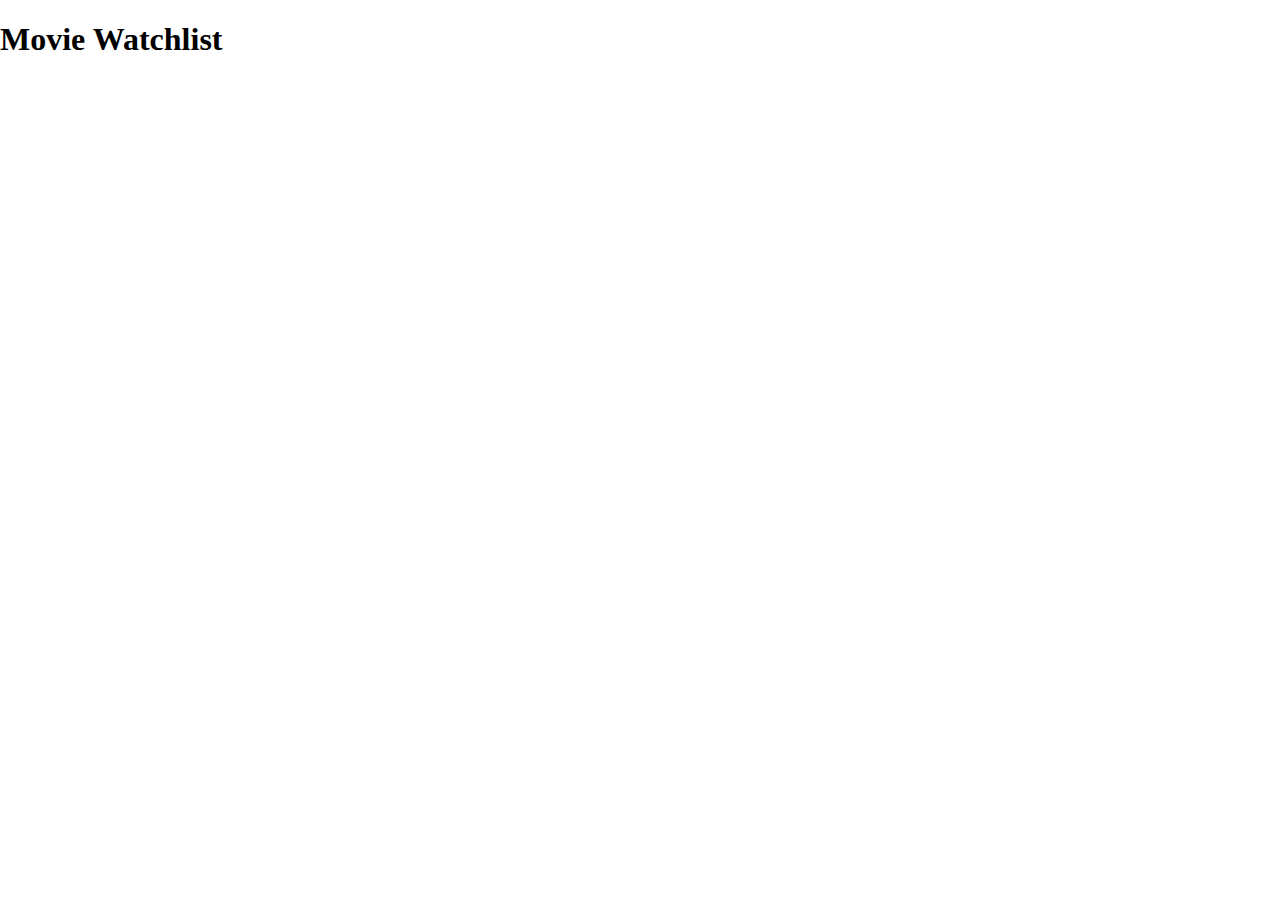
==== index.html @ f1974b0d "Initial commit" ====
<!DOCTYPE html>
<html lang="en">
  <head>
    <meta charset="UTF-8" />
    <meta http-equiv="X-UA-Compatible" content="IE=edge" />
    <meta name="viewport" content="width=device-width, initial-scale=1.0" />
    <link rel="stylesheet" href="normalize.css" />
    <link rel="stylesheet" href="main.css" />
    <script src="app.js" defer></script>
    <title>Movie Watchlist</title>
  </head>
  <body>
    <h1>Movie Watchlist</h1>
  </body>
</html>
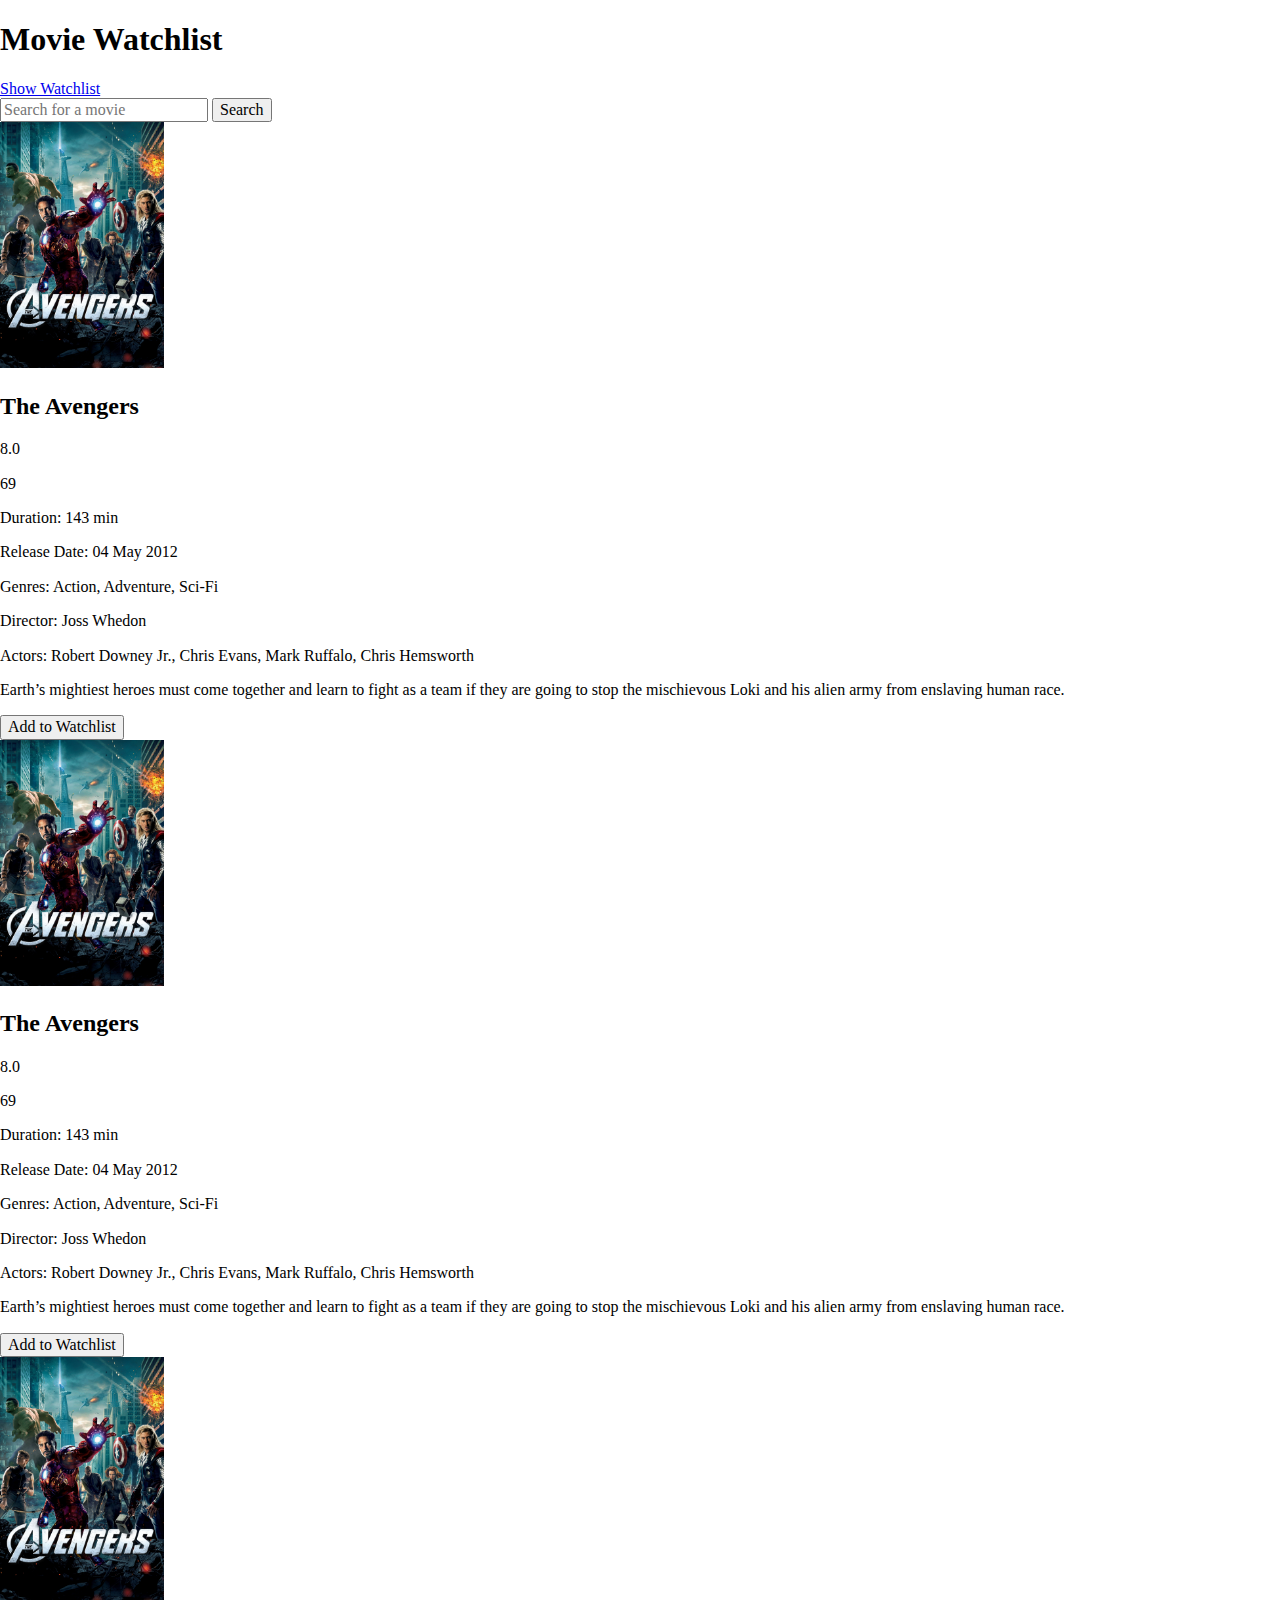
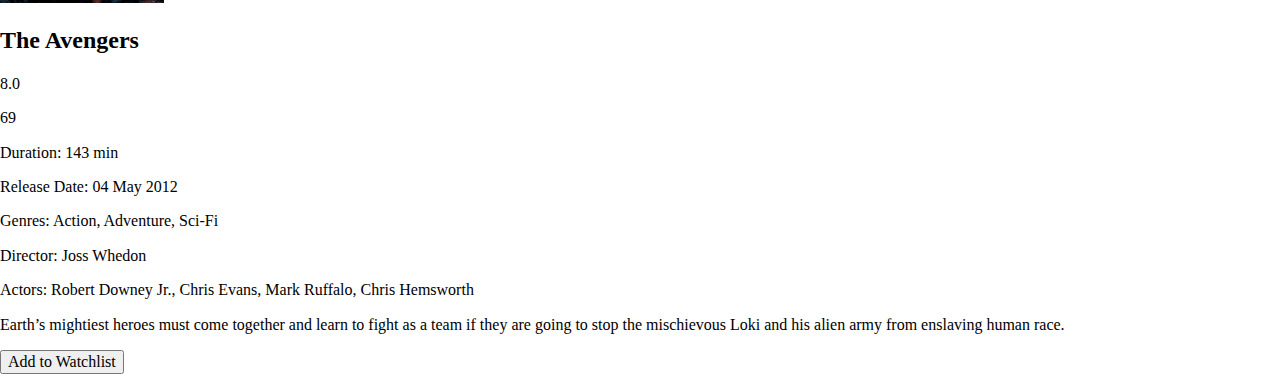
==== commit 7737d0fa: "Create document structure with dummy content" ====
--- a/index.html
+++ b/index.html
@@ -10,6 +10,120 @@
     <title>Movie Watchlist</title>
   </head>
   <body>
-    <h1>Movie Watchlist</h1>
+    <header class="header">
+      <h1 class="header__title">Movie Watchlist</h1>
+      <a href="watchlist.html" class="header__link">Show Watchlist</a>
+    </header>
+
+    <form class="form">
+      <input
+        type="search"
+        name="movie-name"
+        id="movie-name"
+        placeholder="Search for a movie"
+      />
+      <button>Search</button>
+    </form>
+
+    <main id="movie-list" class="movie-list">
+      <article class="movie">
+        <img src="sample-poster.jpg" alt="" class="movie__poster" width="164" />
+        <h2 class="movie__title">The Avengers</h2>
+        <p class="movie__imdb-score">8.0</p>
+        <p class="movie__metascore">69</p>
+        <p class="movie__duration">
+          <span>Duration:</span>
+          143 min
+        </p>
+        <p class="movie__release-date">
+          <span>Release Date:</span>
+          04 May 2012
+        </p>
+        <p class="movie__genres">
+          <span>Genres:</span>
+          Action, Adventure, Sci-Fi
+        </p>
+        <p class="movie__director">
+          <span>Director:</span>
+          Joss Whedon
+        </p>
+        <p class="actors">
+          <span>Actors:</span>
+          Robert Downey Jr., Chris Evans, Mark Ruffalo, Chris Hemsworth
+        </p>
+        <p class="plot">
+          Earth’s mightiest heroes must come together and learn to fight as a
+          team if they are going to stop the mischievous Loki and his alien army
+          from enslaving human race.
+        </p>
+        <button class="movie__button">Add to Watchlist</button>
+      </article>
+
+      <article class="movie">
+        <img src="sample-poster.jpg" alt="" class="movie__poster" width="164" />
+        <h2 class="movie__title">The Avengers</h2>
+        <p class="movie__imdb-score">8.0</p>
+        <p class="movie__metascore">69</p>
+        <p class="movie__duration">
+          <span>Duration:</span>
+          143 min
+        </p>
+        <p class="movie__release-date">
+          <span>Release Date:</span>
+          04 May 2012
+        </p>
+        <p class="movie__genres">
+          <span>Genres:</span>
+          Action, Adventure, Sci-Fi
+        </p>
+        <p class="movie__director">
+          <span>Director:</span>
+          Joss Whedon
+        </p>
+        <p class="actors">
+          <span>Actors:</span>
+          Robert Downey Jr., Chris Evans, Mark Ruffalo, Chris Hemsworth
+        </p>
+        <p class="plot">
+          Earth’s mightiest heroes must come together and learn to fight as a
+          team if they are going to stop the mischievous Loki and his alien army
+          from enslaving human race.
+        </p>
+        <button class="movie__button">Add to Watchlist</button>
+      </article>
+
+      <article class="movie">
+        <img src="sample-poster.jpg" alt="" class="movie__poster" width="164" />
+        <h2 class="movie__title">The Avengers</h2>
+        <p class="movie__imdb-score">8.0</p>
+        <p class="movie__metascore">69</p>
+        <p class="movie__duration">
+          <span>Duration:</span>
+          143 min
+        </p>
+        <p class="movie__release-date">
+          <span>Release Date:</span>
+          04 May 2012
+        </p>
+        <p class="movie__genres">
+          <span>Genres:</span>
+          Action, Adventure, Sci-Fi
+        </p>
+        <p class="movie__director">
+          <span>Director:</span>
+          Joss Whedon
+        </p>
+        <p class="actors">
+          <span>Actors:</span>
+          Robert Downey Jr., Chris Evans, Mark Ruffalo, Chris Hemsworth
+        </p>
+        <p class="plot">
+          Earth’s mightiest heroes must come together and learn to fight as a
+          team if they are going to stop the mischievous Loki and his alien army
+          from enslaving human race.
+        </p>
+        <button class="movie__button">Add to Watchlist</button>
+      </article>
+    </main>
   </body>
 </html>
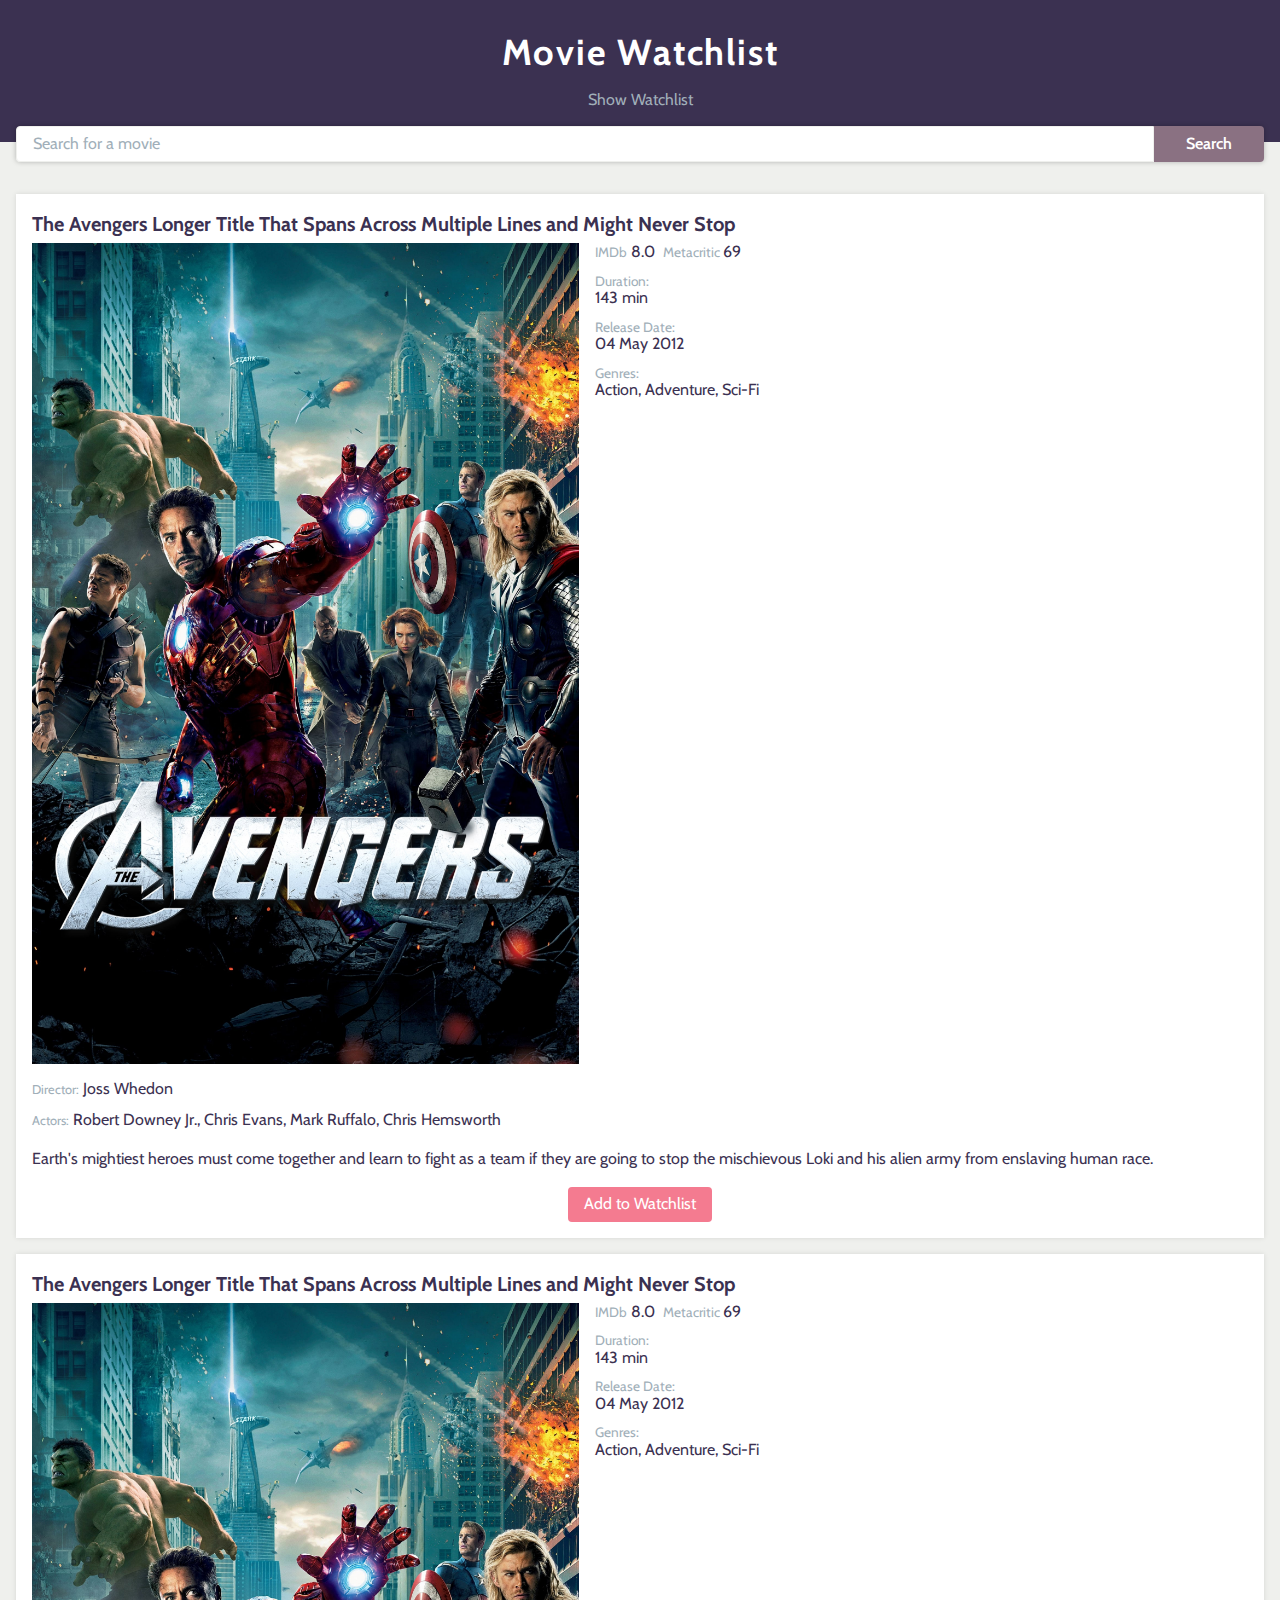
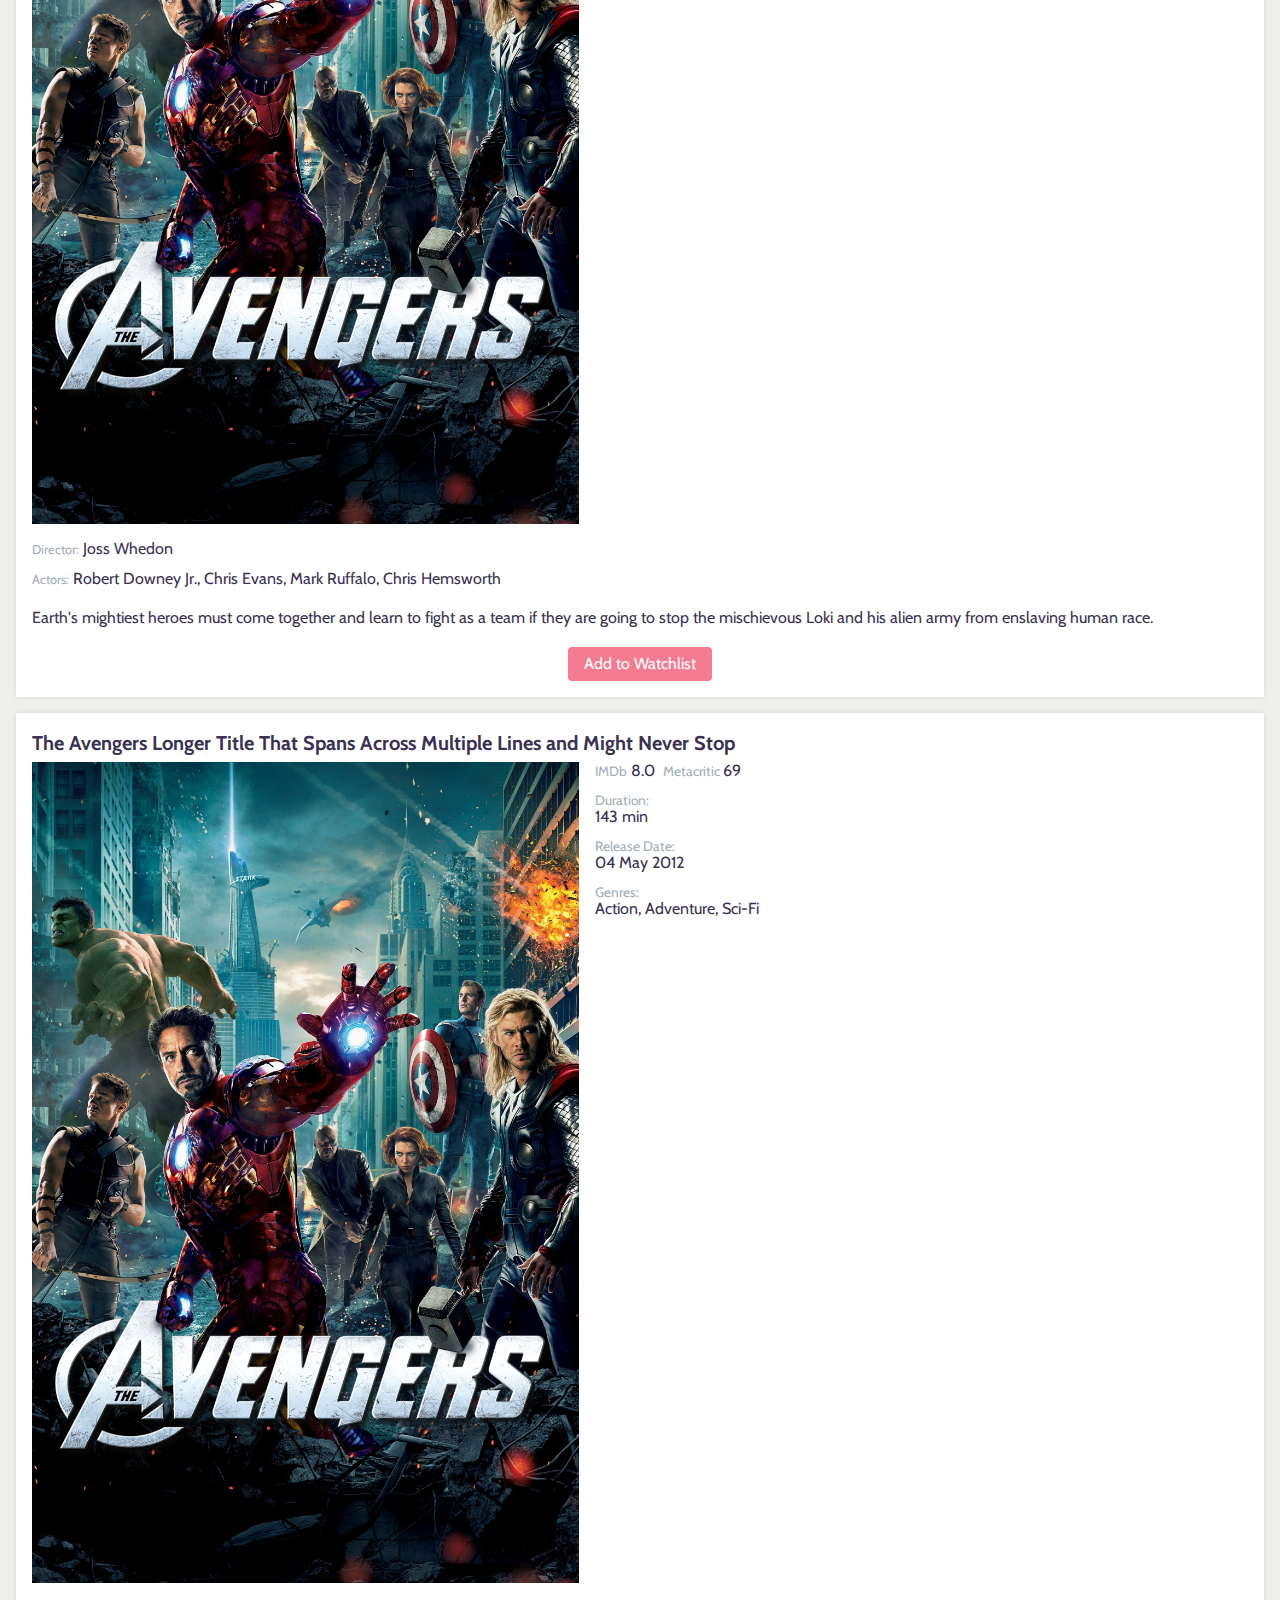
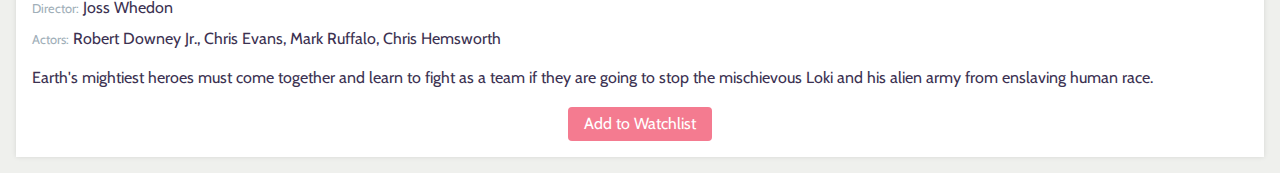
==== commit 69de5196: "Add basic document styles" ====
--- a/index.html
+++ b/index.html
@@ -4,6 +4,12 @@
     <meta charset="UTF-8" />
     <meta http-equiv="X-UA-Compatible" content="IE=edge" />
     <meta name="viewport" content="width=device-width, initial-scale=1.0" />
+    <link rel="preconnect" href="https://fonts.googleapis.com" />
+    <link rel="preconnect" href="https://fonts.gstatic.com" crossorigin />
+    <link
+      href="https://fonts.googleapis.com/css2?family=Cabin:wght@400;600;700&display=swap"
+      rel="stylesheet"
+    />
     <link rel="stylesheet" href="normalize.css" />
     <link rel="stylesheet" href="main.css" />
     <script src="app.js" defer></script>
@@ -17,42 +23,57 @@
 
     <form class="form">
       <input
+        class="form__input"
         type="search"
         name="movie-name"
         id="movie-name"
         placeholder="Search for a movie"
       />
-      <button>Search</button>
+      <button class="form__button">Search</button>
     </form>
 
     <main id="movie-list" class="movie-list">
       <article class="movie">
-        <img src="sample-poster.jpg" alt="" class="movie__poster" width="164" />
-        <h2 class="movie__title">The Avengers</h2>
-        <p class="movie__imdb-score">8.0</p>
-        <p class="movie__metascore">69</p>
-        <p class="movie__duration">
-          <span>Duration:</span>
-          143 min
-        </p>
-        <p class="movie__release-date">
-          <span>Release Date:</span>
-          04 May 2012
-        </p>
-        <p class="movie__genres">
-          <span>Genres:</span>
-          Action, Adventure, Sci-Fi
-        </p>
+        <h2 class="movie__title">
+          The Avengers Longer Title That Spans Across Multiple Lines and Might
+          Never Stop
+        </h2>
+        <div class="movie__header">
+          <img
+            src="sample-poster.jpg"
+            alt=""
+            class="movie__poster"
+            width="164"
+          />
+          <div class="movie__meta">
+            <div class="movie__scores">
+              <p class="movie__imdb-score">8.0</p>
+              <p class="movie__metascore">69</p>
+            </div>
+            <p class="movie__duration">
+              <span>Duration:</span>
+              143 min
+            </p>
+            <p class="movie__release-date">
+              <span>Release Date:</span>
+              04 May 2012
+            </p>
+            <p class="movie__genres">
+              <span>Genres:</span>
+              Action, Adventure, Sci-Fi
+            </p>
+          </div>
+        </div>
         <p class="movie__director">
           <span>Director:</span>
           Joss Whedon
         </p>
-        <p class="actors">
+        <p class="movie__actors">
           <span>Actors:</span>
           Robert Downey Jr., Chris Evans, Mark Ruffalo, Chris Hemsworth
         </p>
-        <p class="plot">
-          Earth’s mightiest heroes must come together and learn to fight as a
+        <p class="movie__plot">
+          Earth's mightiest heroes must come together and learn to fight as a
           team if they are going to stop the mischievous Loki and his alien army
           from enslaving human race.
         </p>
@@ -60,32 +81,46 @@
       </article>
 
       <article class="movie">
-        <img src="sample-poster.jpg" alt="" class="movie__poster" width="164" />
-        <h2 class="movie__title">The Avengers</h2>
-        <p class="movie__imdb-score">8.0</p>
-        <p class="movie__metascore">69</p>
-        <p class="movie__duration">
-          <span>Duration:</span>
-          143 min
-        </p>
-        <p class="movie__release-date">
-          <span>Release Date:</span>
-          04 May 2012
-        </p>
-        <p class="movie__genres">
-          <span>Genres:</span>
-          Action, Adventure, Sci-Fi
-        </p>
+        <h2 class="movie__title">
+          The Avengers Longer Title That Spans Across Multiple Lines and Might
+          Never Stop
+        </h2>
+        <div class="movie__header">
+          <img
+            src="sample-poster.jpg"
+            alt=""
+            class="movie__poster"
+            width="164"
+          />
+          <div class="movie__meta">
+            <div class="movie__scores">
+              <p class="movie__imdb-score">8.0</p>
+              <p class="movie__metascore">69</p>
+            </div>
+            <p class="movie__duration">
+              <span>Duration:</span>
+              143 min
+            </p>
+            <p class="movie__release-date">
+              <span>Release Date:</span>
+              04 May 2012
+            </p>
+            <p class="movie__genres">
+              <span>Genres:</span>
+              Action, Adventure, Sci-Fi
+            </p>
+          </div>
+        </div>
         <p class="movie__director">
           <span>Director:</span>
           Joss Whedon
         </p>
-        <p class="actors">
+        <p class="movie__actors">
           <span>Actors:</span>
           Robert Downey Jr., Chris Evans, Mark Ruffalo, Chris Hemsworth
         </p>
-        <p class="plot">
-          Earth’s mightiest heroes must come together and learn to fight as a
+        <p class="movie__plot">
+          Earth's mightiest heroes must come together and learn to fight as a
           team if they are going to stop the mischievous Loki and his alien army
           from enslaving human race.
         </p>
@@ -93,32 +128,46 @@
       </article>
 
       <article class="movie">
-        <img src="sample-poster.jpg" alt="" class="movie__poster" width="164" />
-        <h2 class="movie__title">The Avengers</h2>
-        <p class="movie__imdb-score">8.0</p>
-        <p class="movie__metascore">69</p>
-        <p class="movie__duration">
-          <span>Duration:</span>
-          143 min
-        </p>
-        <p class="movie__release-date">
-          <span>Release Date:</span>
-          04 May 2012
-        </p>
-        <p class="movie__genres">
-          <span>Genres:</span>
-          Action, Adventure, Sci-Fi
-        </p>
+        <h2 class="movie__title">
+          The Avengers Longer Title That Spans Across Multiple Lines and Might
+          Never Stop
+        </h2>
+        <div class="movie__header">
+          <img
+            src="sample-poster.jpg"
+            alt=""
+            class="movie__poster"
+            width="164"
+          />
+          <div class="movie__meta">
+            <div class="movie__scores">
+              <p class="movie__imdb-score">8.0</p>
+              <p class="movie__metascore">69</p>
+            </div>
+            <p class="movie__duration">
+              <span>Duration:</span>
+              143 min
+            </p>
+            <p class="movie__release-date">
+              <span>Release Date:</span>
+              04 May 2012
+            </p>
+            <p class="movie__genres">
+              <span>Genres:</span>
+              Action, Adventure, Sci-Fi
+            </p>
+          </div>
+        </div>
         <p class="movie__director">
           <span>Director:</span>
           Joss Whedon
         </p>
-        <p class="actors">
+        <p class="movie__actors">
           <span>Actors:</span>
           Robert Downey Jr., Chris Evans, Mark Ruffalo, Chris Hemsworth
         </p>
-        <p class="plot">
-          Earth’s mightiest heroes must come together and learn to fight as a
+        <p class="movie__plot">
+          Earth's mightiest heroes must come together and learn to fight as a
           team if they are going to stop the mischievous Loki and his alien army
           from enslaving human race.
         </p>
--- a/main.css
+++ b/main.css
@@ -0,0 +1,191 @@
+:root {
+  --dark-accent: #8a7182;
+  --dark-shade: #3b3151;
+  --light-accent: #a1afb9;
+  --light-shade: #eff0ed;
+  --main-color: #f47b90;
+}
+
+:root {
+  box-sizing: border-box;
+}
+
+*,
+::before,
+::after {
+  box-sizing: inherit;
+}
+
+body {
+  background-color: var(--light-shade);
+  color: var(--dark-shade);
+  font-family: 'Cabin', sans-serif;
+}
+
+.header {
+  background-color: var(--dark-shade);
+  padding: 2em 1em;
+}
+
+.header__title {
+  color: #fff;
+  font-size: 2.25rem;
+  font-weight: 700;
+  letter-spacing: 0.05em;
+  margin: 0 0 0.5em;
+  text-align: center;
+}
+
+.header__link {
+  color: var(--light-accent);
+  display: block;
+  text-align: center;
+  text-decoration: none;
+}
+
+.header__link:hover {
+  color: var(--light-shade);
+  text-decoration: underline;
+}
+
+.form {
+  border-radius: 0.25em;
+  box-shadow: 0 0 5px rgba(0, 0, 0, 0.25);
+  display: flex;
+  margin: -1em 1em 2em;
+}
+
+.form__input {
+  border-radius: 0.25em 0 0 0.25em;
+  border: 1px solid var(--light-shade);
+  color: var(--dark-shade);
+  padding: 0.5em 1em;
+  width: 100%;
+}
+
+.form__input::placeholder {
+  color: var(--light-accent);
+}
+
+.form__button {
+  background-color: var(--dark-accent);
+  border-radius: 0 0.25em 0.25em 0;
+  border: none;
+  color: #fff;
+  font-weight: 600;
+  padding: 0.5em 2em;
+}
+
+.form__button:hover {
+  background-color: var(--main-color);
+}
+
+.movie-list {
+  display: flex;
+  flex-direction: column;
+  gap: 1em;
+  margin-bottom: 1em;
+  padding: 0 1em;
+}
+
+.movie {
+  background-color: #fff;
+  box-shadow: 0 0 5px rgba(0, 0, 0, 0.1);
+  padding: 1em;
+}
+
+.movie__title {
+  font-size: 1.25rem;
+  line-height: 1.4;
+  margin: 0 0 0.25em;
+}
+
+.movie__header {
+  display: flex;
+  gap: 1em;
+  margin-bottom: 1em;
+}
+
+.movie__poster {
+  align-self: start;
+  width: 45%;
+}
+
+.movie__meta {
+  display: flex;
+  flex-direction: column;
+  gap: 0.75em;
+}
+
+.movie__scores {
+  align-items: center;
+  display: flex;
+  flex-direction: row;
+  gap: 0.5em;
+}
+
+.movie__imdb-score,
+.movie__metascore {
+  margin: 0;
+}
+
+.movie__imdb-score::before,
+.movie__metascore::before {
+  color: var(--light-accent);
+  font-size: 0.85rem;
+  margin-right: 0.25em;
+}
+
+.movie__imdb-score::before {
+  content: 'IMDb';
+}
+
+.movie__metascore::before {
+  content: 'Metacritic';
+}
+
+.movie__duration,
+.movie__release-date,
+.movie__genres {
+  margin: 0;
+}
+
+.movie__duration span,
+.movie__release-date span,
+.movie__genres span {
+  color: var(--light-accent);
+  display: block;
+  font-size: 0.85em;
+}
+
+.movie__director,
+.movie__actors {
+  margin: 0.75em 0;
+}
+
+.movie__director span,
+.movie__actors span {
+  color: var(--light-accent);
+  font-size: 0.8em;
+  line-height: 1.4;
+}
+
+.movie__plot {
+  line-height: 1.6;
+}
+
+.movie__button {
+  background-color: var(--main-color);
+  border-radius: 0.25em;
+  border: none;
+  color: #fff;
+  cursor: pointer;
+  display: block;
+  margin: auto;
+  padding: 0.5em 1em;
+  text-align: center;
+}
+
+.movie__button:hover {
+  background-color: var(--dark-accent);
+}
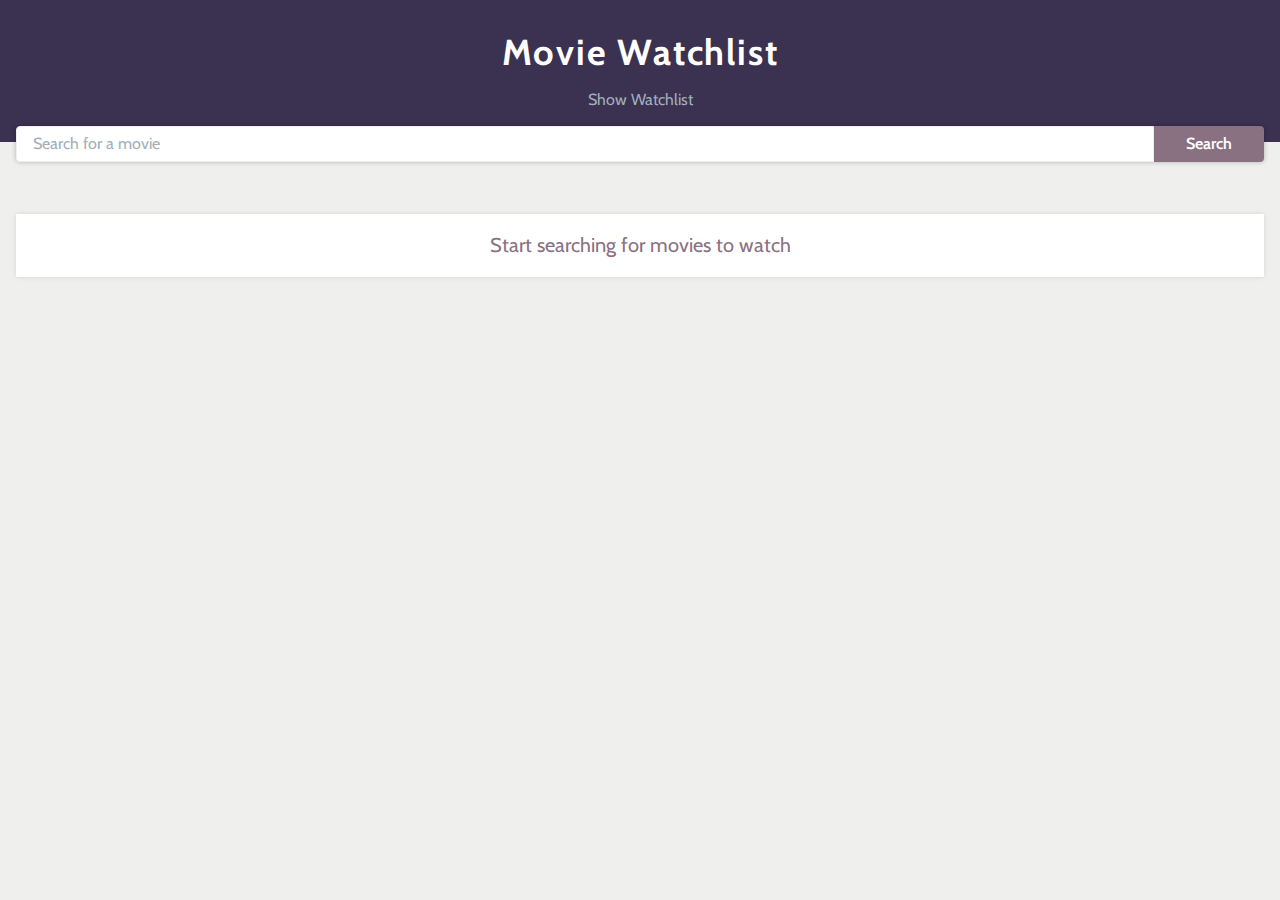
==== commit dfe34de9: "Remove sample content and add initial and empty state content" ====
--- a/index.html
+++ b/index.html
@@ -12,6 +12,7 @@
     />
     <link rel="stylesheet" href="normalize.css" />
     <link rel="stylesheet" href="main.css" />
+    <script src="utilities.js" defer></script>
     <script src="app.js" defer></script>
     <title>Movie Watchlist</title>
   </head>
@@ -21,7 +22,7 @@
       <a href="watchlist.html" class="header__link">Show Watchlist</a>
     </header>
 
-    <form class="form">
+    <form id="search-form" class="form">
       <input
         class="form__input"
         type="search"
@@ -33,146 +34,9 @@
     </form>
 
     <main id="movie-list" class="movie-list">
-      <article class="movie">
-        <h2 class="movie__title">
-          The Avengers Longer Title That Spans Across Multiple Lines and Might
-          Never Stop
-        </h2>
-        <div class="movie__header">
-          <img
-            src="sample-poster.jpg"
-            alt=""
-            class="movie__poster"
-            width="164"
-          />
-          <div class="movie__meta">
-            <div class="movie__scores">
-              <p class="movie__imdb-score">8.0</p>
-              <p class="movie__metascore">69</p>
-            </div>
-            <p class="movie__duration">
-              <span>Duration:</span>
-              143 min
-            </p>
-            <p class="movie__release-date">
-              <span>Release Date:</span>
-              04 May 2012
-            </p>
-            <p class="movie__genres">
-              <span>Genres:</span>
-              Action, Adventure, Sci-Fi
-            </p>
-          </div>
-        </div>
-        <p class="movie__director">
-          <span>Director:</span>
-          Joss Whedon
-        </p>
-        <p class="movie__actors">
-          <span>Actors:</span>
-          Robert Downey Jr., Chris Evans, Mark Ruffalo, Chris Hemsworth
-        </p>
-        <p class="movie__plot">
-          Earth's mightiest heroes must come together and learn to fight as a
-          team if they are going to stop the mischievous Loki and his alien army
-          from enslaving human race.
-        </p>
-        <button class="movie__button">Add to Watchlist</button>
-      </article>
-
-      <article class="movie">
-        <h2 class="movie__title">
-          The Avengers Longer Title That Spans Across Multiple Lines and Might
-          Never Stop
-        </h2>
-        <div class="movie__header">
-          <img
-            src="sample-poster.jpg"
-            alt=""
-            class="movie__poster"
-            width="164"
-          />
-          <div class="movie__meta">
-            <div class="movie__scores">
-              <p class="movie__imdb-score">8.0</p>
-              <p class="movie__metascore">69</p>
-            </div>
-            <p class="movie__duration">
-              <span>Duration:</span>
-              143 min
-            </p>
-            <p class="movie__release-date">
-              <span>Release Date:</span>
-              04 May 2012
-            </p>
-            <p class="movie__genres">
-              <span>Genres:</span>
-              Action, Adventure, Sci-Fi
-            </p>
-          </div>
-        </div>
-        <p class="movie__director">
-          <span>Director:</span>
-          Joss Whedon
-        </p>
-        <p class="movie__actors">
-          <span>Actors:</span>
-          Robert Downey Jr., Chris Evans, Mark Ruffalo, Chris Hemsworth
-        </p>
-        <p class="movie__plot">
-          Earth's mightiest heroes must come together and learn to fight as a
-          team if they are going to stop the mischievous Loki and his alien army
-          from enslaving human race.
-        </p>
-        <button class="movie__button">Add to Watchlist</button>
-      </article>
-
-      <article class="movie">
-        <h2 class="movie__title">
-          The Avengers Longer Title That Spans Across Multiple Lines and Might
-          Never Stop
-        </h2>
-        <div class="movie__header">
-          <img
-            src="sample-poster.jpg"
-            alt=""
-            class="movie__poster"
-            width="164"
-          />
-          <div class="movie__meta">
-            <div class="movie__scores">
-              <p class="movie__imdb-score">8.0</p>
-              <p class="movie__metascore">69</p>
-            </div>
-            <p class="movie__duration">
-              <span>Duration:</span>
-              143 min
-            </p>
-            <p class="movie__release-date">
-              <span>Release Date:</span>
-              04 May 2012
-            </p>
-            <p class="movie__genres">
-              <span>Genres:</span>
-              Action, Adventure, Sci-Fi
-            </p>
-          </div>
-        </div>
-        <p class="movie__director">
-          <span>Director:</span>
-          Joss Whedon
-        </p>
-        <p class="movie__actors">
-          <span>Actors:</span>
-          Robert Downey Jr., Chris Evans, Mark Ruffalo, Chris Hemsworth
-        </p>
-        <p class="movie__plot">
-          Earth's mightiest heroes must come together and learn to fight as a
-          team if they are going to stop the mischievous Loki and his alien army
-          from enslaving human race.
-        </p>
-        <button class="movie__button">Add to Watchlist</button>
-      </article>
+      <p id="message" class="movie-list__text">
+        Start searching for movies to watch
+      </p>
     </main>
   </body>
 </html>
--- a/main.css
+++ b/main.css
@@ -88,6 +88,13 @@
   padding: 0 1em;
 }
 
+.movie-list__text {
+  text-align: center;
+  font-size: 1.25rem;
+  color: var(--dark-accent);
+}
+
+.movie-list__text,
 .movie {
   background-color: #fff;
   box-shadow: 0 0 5px rgba(0, 0, 0, 0.1);
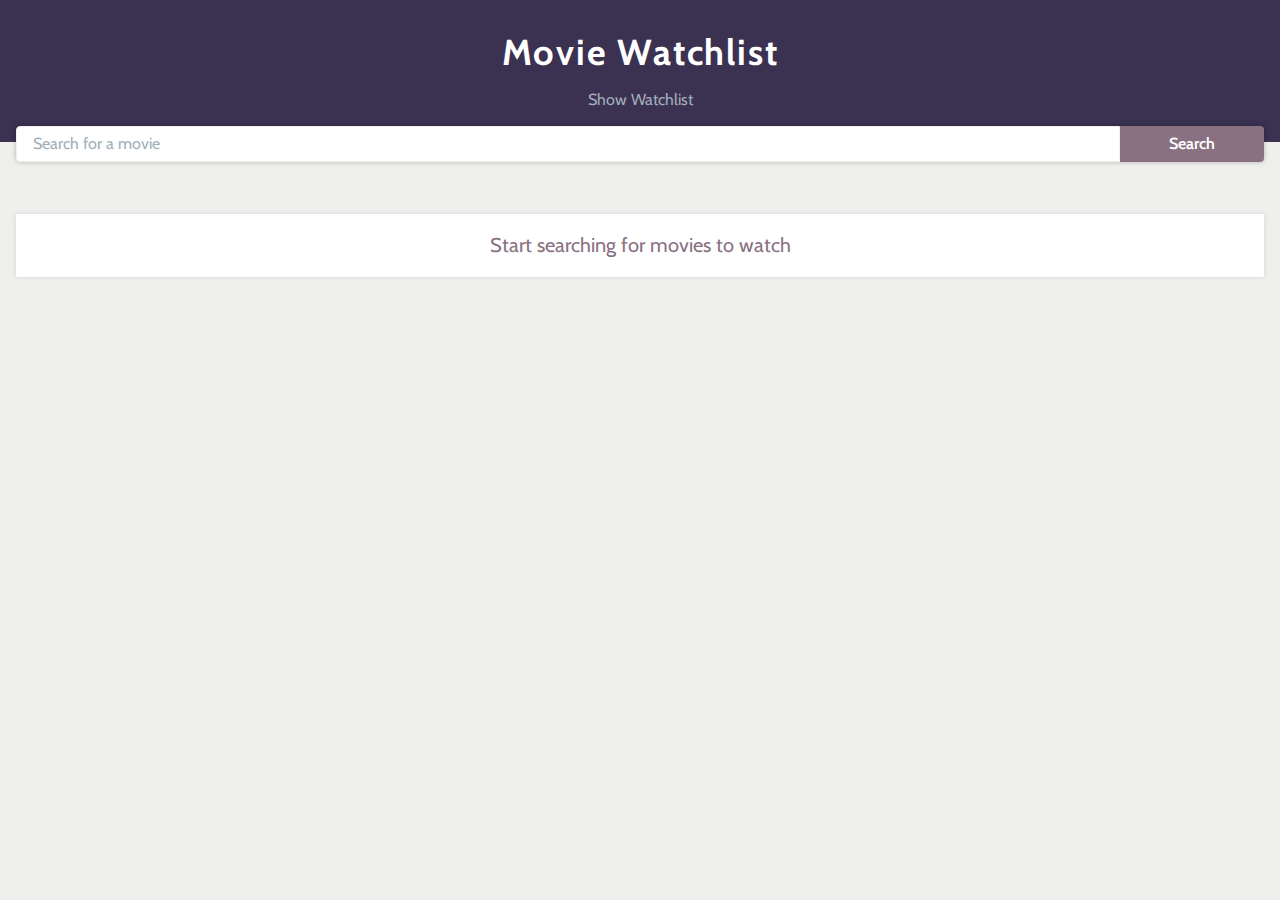
==== commit 92bd2db0: "Add icons to buttons" ====
--- a/index.html
+++ b/index.html
@@ -9,6 +9,13 @@
     <link
       href="https://fonts.googleapis.com/css2?family=Cabin:wght@400;600;700&display=swap"
       rel="stylesheet"
+    />
+    <link
+      rel="stylesheet"
+      href="https://cdnjs.cloudflare.com/ajax/libs/font-awesome/6.2.0/css/all.min.css"
+      integrity="sha512-xh6O/CkQoPOWDdYTDqeRdPCVd1SpvCA9XXcUnZS2FmJNp1coAFzvtCN9BmamE+4aHK8yyUHUSCcJHgXloTyT2A=="
+      crossorigin="anonymous"
+      referrerpolicy="no-referrer"
     />
     <link rel="stylesheet" href="normalize.css" />
     <link rel="stylesheet" href="main.css" />
@@ -30,7 +37,10 @@
         id="movie-name"
         placeholder="Search for a movie"
       />
-      <button class="form__button">Search</button>
+      <button class="form__button">
+        <i class="fa-solid fa-magnifying-glass"></i>
+        Search
+      </button>
     </form>
 
     <main id="movie-list" class="movie-list">
--- a/main.css
+++ b/main.css
@@ -73,6 +73,7 @@
   border: none;
   color: #fff;
   font-weight: 600;
+  min-width: 9em;
   padding: 0.5em 2em;
 }
 
